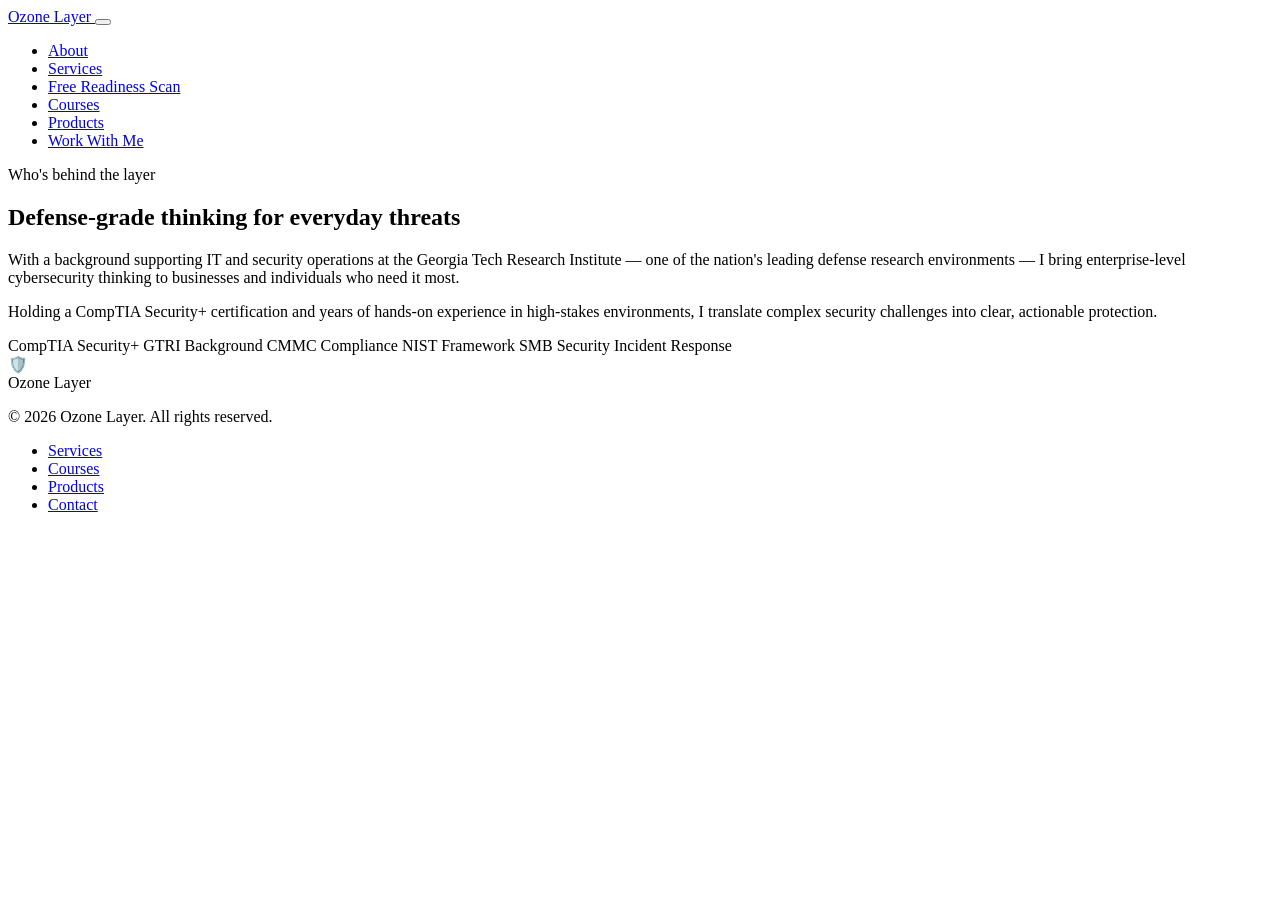
==== about.html @ 5084ee41 "Add about.html with content and structure" ====
<!DOCTYPE html>
<html lang="en">
<head>
<meta charset="UTF-8">
<meta name="viewport" content="width=device-width, initial-scale=1.0">
<title>About — Ozone Layer</title>
<link rel="preconnect" href="https://fonts.googleapis.com">
<link href="https://fonts.googleapis.com/css2?family=Syne:wght@400;500;600;700;800&family=DM+Sans:ital,wght@0,300;0,400;0,500;1,300&display=swap" rel="stylesheet">
<link rel="stylesheet" href="styles.css">
</head>
<body>

<!-- NAV -->
<nav>
  <a href="index.html" class="nav-logo">
    <div class="logo-mark"><div class="logo-mark-inner"></div></div>
    Ozone Layer
  </a>
  <button class="nav-toggle" id="navToggle" aria-label="Toggle menu" aria-expanded="false">
    <span></span><span></span><span></span>
  </button>
  <ul class="nav-links" id="navLinks">
    <li><a href="about.html">About</a></li>
    <li><a href="services.html">Services</a></li>
    <li><a href="scan.html" class="nav-cta">Free Readiness Scan</a></li>
    <li><a href="courses.html">Courses</a></li>
    <li><a href="products.html">Products</a></li>
    <li><a href="index.html#contact" class="nav-cta">Work With Me</a></li>
  </ul>
</nav>

<!-- ABOUT -->
<section class="about page-section-top" id="about">
  <div class="about-content reveal">
    <div class="section-label">Who's behind the layer</div>
    <h2 class="section-title">Defense-grade thinking for everyday threats</h2>
    <p class="section-body">
      With a background supporting IT and security operations at the Georgia Tech Research Institute — one of the nation's leading defense research environments — I bring enterprise-level cybersecurity thinking to businesses and individuals who need it most.
    </p>
    <p class="section-body" style="margin-top: 1rem;">
      Holding a CompTIA Security+ certification and years of hands-on experience in high-stakes environments, I translate complex security challenges into clear, actionable protection.
    </p>
    <div class="about-tags">
      <span class="tag">CompTIA Security+</span>
      <span class="tag">GTRI Background</span>
      <span class="tag">CMMC Compliance</span>
      <span class="tag">NIST Framework</span>
      <span class="tag">SMB Security</span>
      <span class="tag">Incident Response</span>
    </div>
  </div>
  <div class="about-visual reveal">
    <div class="about-shield">
      <div class="shield-ring"></div>
      <div class="shield-ring"></div>
      <div class="shield-ring"></div>
      <div class="shield-center">
        <span class="shield-icon">🛡️</span>
      </div>
    </div>
  </div>
</section>

<!-- FOOTER -->
<footer>
  <div class="footer-logo">Ozone Layer</div>
  <p class="footer-copy">© 2026 Ozone Layer. All rights reserved.</p>
  <ul class="footer-links">
    <li><a href="services.html">Services</a></li>
    <li><a href="courses.html">Courses</a></li>
    <li><a href="products.html">Products</a></li>
    <li><a href="index.html#contact">Contact</a></li>
  </ul>
</footer>

<script src="script.js"></script>

</body>
</html>
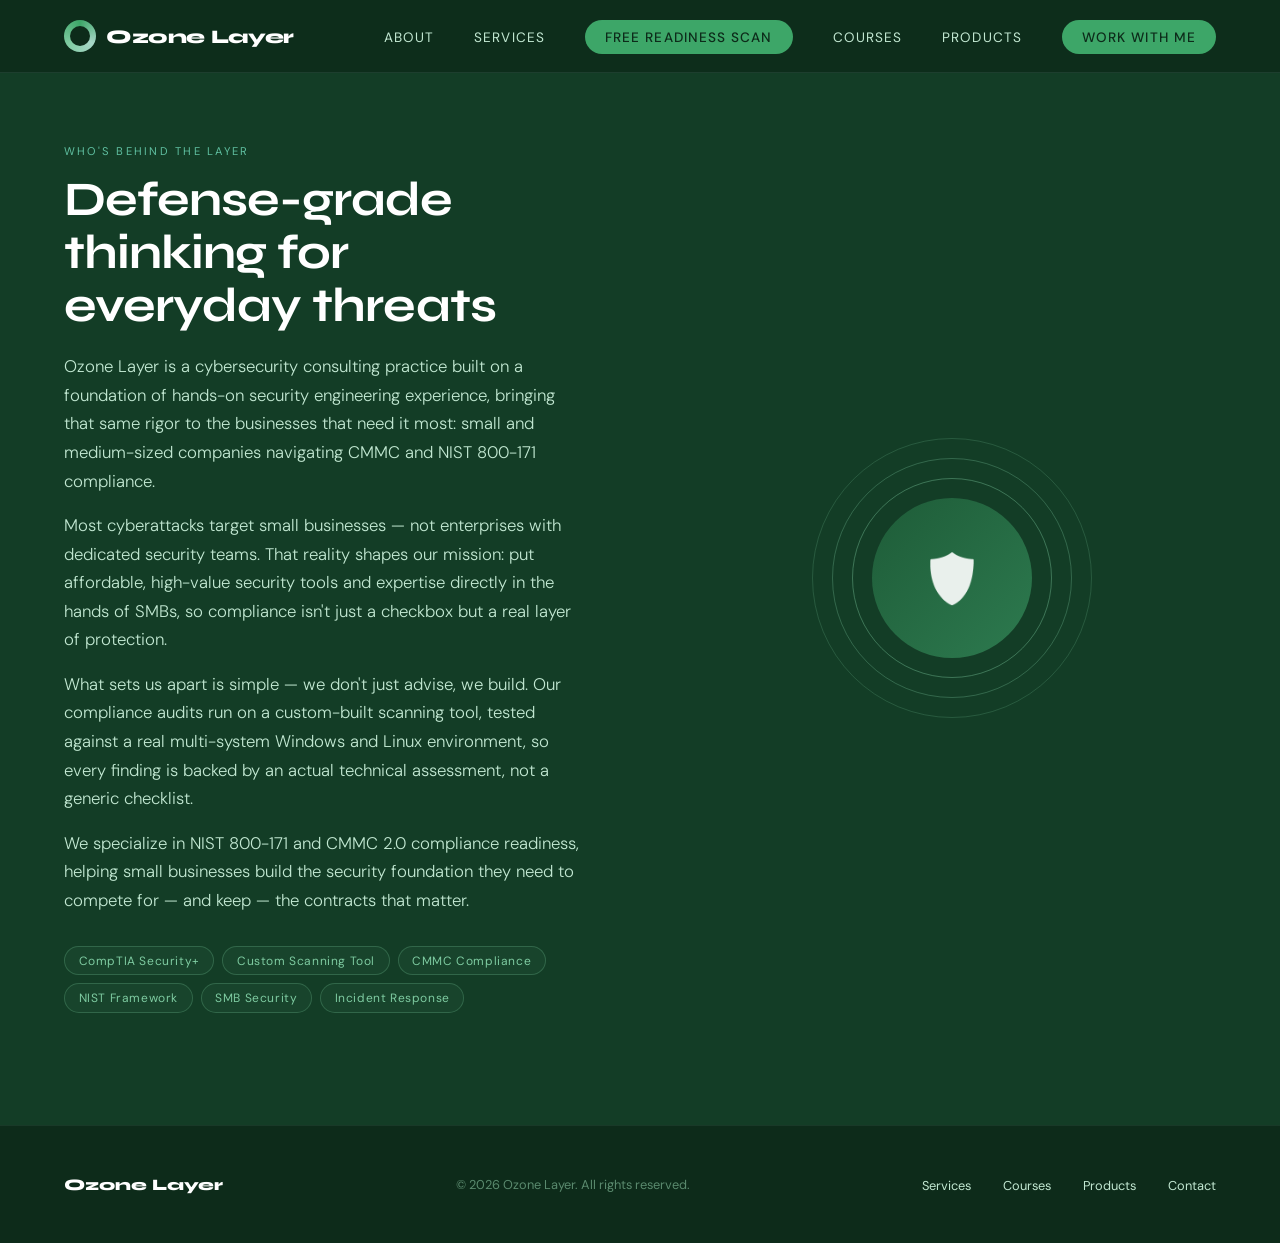
==== commit ebb716ca: "Update about.html" ====
--- a/about.html
+++ b/about.html
@@ -35,14 +35,20 @@
     <div class="section-label">Who's behind the layer</div>
     <h2 class="section-title">Defense-grade thinking for everyday threats</h2>
     <p class="section-body">
-      With a background supporting IT and security operations at the Georgia Tech Research Institute — one of the nation's leading defense research environments — I bring enterprise-level cybersecurity thinking to businesses and individuals who need it most.
+      Ozone Layer is a cybersecurity consulting practice built on a foundation of hands-on security engineering experience, bringing that same rigor to the businesses that need it most: small and medium-sized companies navigating CMMC and NIST 800-171 compliance.
     </p>
     <p class="section-body" style="margin-top: 1rem;">
-      Holding a CompTIA Security+ certification and years of hands-on experience in high-stakes environments, I translate complex security challenges into clear, actionable protection.
+      Most cyberattacks target small businesses — not enterprises with dedicated security teams. That reality shapes our mission: put affordable, high-value security tools and expertise directly in the hands of SMBs, so compliance isn't just a checkbox but a real layer of protection.
+    </p>
+    <p class="section-body" style="margin-top: 1rem;">
+      What sets us apart is simple — we don't just advise, we build. Our compliance audits run on a custom-built scanning tool, tested against a real multi-system Windows and Linux environment, so every finding is backed by an actual technical assessment, not a generic checklist.
+    </p>
+    <p class="section-body" style="margin-top: 1rem;">
+      We specialize in NIST 800-171 and CMMC 2.0 compliance readiness, helping small businesses build the security foundation they need to compete for — and keep — the contracts that matter.
     </p>
     <div class="about-tags">
       <span class="tag">CompTIA Security+</span>
-      <span class="tag">GTRI Background</span>
+      <span class="tag">Custom Scanning Tool</span>
       <span class="tag">CMMC Compliance</span>
       <span class="tag">NIST Framework</span>
       <span class="tag">SMB Security</span>
--- a/styles.css
+++ b/styles.css
@@ -0,0 +1,832 @@
+  *, *::before, *::after { box-sizing: border-box; margin: 0; padding: 0; }
+
+  :root {
+    --green-deep: #0d2b1a;
+    --green-dark: #133d26;
+    --green-mid: #1e5c38;
+    --green-base: #2d7a4f;
+    --green-light: #3da668;
+    --green-pale: #7ecba1;
+    --green-mist: #c2e8d2;
+    --green-fog: #e8f5ee;
+    --ozone-blue: #a8d8c8;
+    --ozone-glow: #5fbfa0;
+    --cream: #f5f0e8;
+    --cream-dark: #e8e0d0;
+    --text-dark: #0d2b1a;
+    --text-mid: #2d5a40;
+    --text-light: #5a8a6e;
+    --white: #ffffff;
+    --font-display: 'Syne', sans-serif;
+    --font-body: 'DM Sans', sans-serif;
+  }
+
+  html { scroll-behavior: smooth; }
+
+  body {
+    font-family: var(--font-body);
+    background: var(--green-deep);
+    color: var(--cream);
+    overflow-x: hidden;
+  }
+
+  /* NAV */
+  nav {
+    position: fixed;
+    top: 0; left: 0; right: 0;
+    z-index: 100;
+    display: flex;
+    align-items: center;
+    justify-content: space-between;
+    padding: 1.25rem 4rem;
+    background: rgba(13, 43, 26, 0.85);
+    backdrop-filter: blur(16px);
+    border-bottom: 1px solid rgba(168, 216, 200, 0.1);
+  }
+
+  .nav-logo {
+    font-family: var(--font-display);
+    font-size: 1.2rem;
+    font-weight: 800;
+    letter-spacing: -0.02em;
+    color: var(--white);
+    text-decoration: none;
+    display: flex;
+    align-items: center;
+    gap: 10px;
+  }
+
+  .logo-mark {
+    width: 32px;
+    height: 32px;
+    border-radius: 50%;
+    background: conic-gradient(from 0deg, var(--green-light), var(--ozone-blue), var(--green-pale), var(--green-light));
+    display: flex;
+    align-items: center;
+    justify-content: center;
+    animation: spin-slow 12s linear infinite;
+  }
+
+  .logo-mark-inner {
+    width: 20px;
+    height: 20px;
+    border-radius: 50%;
+    background: var(--green-deep);
+  }
+
+  @keyframes spin-slow { to { transform: rotate(360deg); } }
+
+  .nav-links {
+    display: flex;
+    gap: 2.5rem;
+    list-style: none;
+  }
+
+  .nav-links a {
+    font-size: 0.85rem;
+    font-weight: 400;
+    letter-spacing: 0.08em;
+    text-transform: uppercase;
+    color: var(--green-mist);
+    text-decoration: none;
+    transition: color 0.2s;
+  }
+
+  .nav-links a:hover { color: var(--white); }
+
+  .nav-cta {
+    background: var(--green-light);
+    color: var(--green-deep) !important;
+    padding: 0.55rem 1.25rem;
+    border-radius: 100px;
+    font-weight: 500 !important;
+    transition: background 0.2s !important;
+    white-space: nowrap;
+  }
+
+  .nav-cta:hover { background: var(--green-pale) !important; }
+
+  /* HERO */
+  .hero {
+    min-height: 100vh;
+    display: flex;
+    flex-direction: column;
+    align-items: center;
+    justify-content: center;
+    text-align: center;
+    padding: 8rem 2rem 4rem;
+    position: relative;
+    overflow: hidden;
+  }
+
+  .hero-bg {
+    position: absolute;
+    inset: 0;
+    background:
+      radial-gradient(ellipse 80% 60% at 50% 0%, rgba(61, 166, 104, 0.18) 0%, transparent 70%),
+      radial-gradient(ellipse 60% 40% at 20% 80%, rgba(95, 191, 160, 0.1) 0%, transparent 60%),
+      radial-gradient(ellipse 50% 50% at 80% 60%, rgba(45, 122, 79, 0.12) 0%, transparent 60%);
+  }
+
+  .hero-rings {
+    position: absolute;
+    top: 50%;
+    left: 50%;
+    transform: translate(-50%, -50%);
+    width: 900px;
+    height: 900px;
+    pointer-events: none;
+  }
+
+  .ring {
+    position: absolute;
+    border-radius: 50%;
+    border: 1px solid rgba(168, 216, 200, 0.08);
+    top: 50%; left: 50%;
+    transform: translate(-50%, -50%);
+    animation: pulse-ring 4s ease-in-out infinite;
+  }
+
+  .ring:nth-child(1) { width: 300px; height: 300px; animation-delay: 0s; }
+  .ring:nth-child(2) { width: 500px; height: 500px; animation-delay: 0.8s; border-color: rgba(168,216,200,0.06); }
+  .ring:nth-child(3) { width: 700px; height: 700px; animation-delay: 1.6s; border-color: rgba(168,216,200,0.04); }
+  .ring:nth-child(4) { width: 900px; height: 900px; animation-delay: 2.4s; border-color: rgba(168,216,200,0.02); }
+
+  @keyframes pulse-ring {
+    0%, 100% { opacity: 0.4; transform: translate(-50%, -50%) scale(1); }
+    50% { opacity: 1; transform: translate(-50%, -50%) scale(1.02); }
+  }
+
+  .hero-eyebrow {
+    font-size: 0.75rem;
+    letter-spacing: 0.2em;
+    text-transform: uppercase;
+    color: var(--ozone-glow);
+    margin-bottom: 1.5rem;
+    position: relative;
+    display: flex;
+    align-items: center;
+    gap: 12px;
+    animation: fade-up 0.8s ease both;
+  }
+
+  .hero-eyebrow::before,
+  .hero-eyebrow::after {
+    content: '';
+    display: block;
+    width: 40px;
+    height: 1px;
+    background: var(--ozone-glow);
+    opacity: 0.5;
+  }
+
+  .hero-title {
+    font-family: var(--font-display);
+    font-size: clamp(3.5rem, 8vw, 7rem);
+    font-weight: 800;
+    line-height: 0.95;
+    letter-spacing: -0.03em;
+    color: var(--white);
+    margin-bottom: 0.3em;
+    position: relative;
+    animation: fade-up 0.8s 0.1s ease both;
+  }
+
+  .hero-title-accent {
+    color: var(--green-pale);
+    display: block;
+  }
+
+  .hero-sub {
+    font-size: clamp(1rem, 2vw, 1.25rem);
+    font-weight: 300;
+    color: var(--green-mist);
+    max-width: 560px;
+    line-height: 1.6;
+    margin-bottom: 2.5rem;
+    position: relative;
+    animation: fade-up 0.8s 0.2s ease both;
+  }
+
+  .hero-actions {
+    display: flex;
+    gap: 1rem;
+    flex-wrap: wrap;
+    justify-content: center;
+    position: relative;
+    animation: fade-up 0.8s 0.3s ease both;
+  }
+
+  .btn-primary {
+    background: var(--green-light);
+    color: var(--green-deep);
+    padding: 0.9rem 2rem;
+    border-radius: 100px;
+    font-family: var(--font-body);
+    font-size: 0.95rem;
+    font-weight: 500;
+    text-decoration: none;
+    transition: all 0.2s;
+    border: none;
+    cursor: pointer;
+  }
+
+  .btn-primary:hover {
+    background: var(--green-pale);
+    transform: translateY(-2px);
+  }
+
+  .btn-ghost {
+    background: transparent;
+    color: var(--cream);
+    padding: 0.9rem 2rem;
+    border-radius: 100px;
+    font-family: var(--font-body);
+    font-size: 0.95rem;
+    font-weight: 400;
+    text-decoration: none;
+    transition: all 0.2s;
+    border: 1px solid rgba(168, 216, 200, 0.25);
+    cursor: pointer;
+  }
+
+  .btn-ghost:hover {
+    border-color: rgba(168, 216, 200, 0.6);
+    background: rgba(168, 216, 200, 0.05);
+  }
+
+  .hero-stats {
+    display: flex;
+    gap: 3rem;
+    margin-top: 5rem;
+    position: relative;
+    animation: fade-up 0.8s 0.4s ease both;
+  }
+
+  .stat {
+    text-align: center;
+  }
+
+  .stat-num {
+    font-family: var(--font-display);
+    font-size: 2rem;
+    font-weight: 700;
+    color: var(--white);
+    line-height: 1;
+  }
+
+  .stat-label {
+    font-size: 0.75rem;
+    letter-spacing: 0.1em;
+    text-transform: uppercase;
+    color: var(--green-pale);
+    margin-top: 4px;
+  }
+
+  .stat-divider {
+    width: 1px;
+    background: rgba(168,216,200,0.15);
+    align-self: stretch;
+  }
+
+  @keyframes fade-up {
+    from { opacity: 0; transform: translateY(24px); }
+    to { opacity: 1; transform: translateY(0); }
+  }
+
+  /* SECTION BASE */
+  section { padding: 7rem 4rem; }
+
+  .section-label {
+    font-size: 0.7rem;
+    letter-spacing: 0.2em;
+    text-transform: uppercase;
+    color: var(--ozone-glow);
+    margin-bottom: 1rem;
+  }
+
+  .section-title {
+    font-family: var(--font-display);
+    font-size: clamp(2rem, 4vw, 3rem);
+    font-weight: 700;
+    line-height: 1.1;
+    letter-spacing: -0.02em;
+    color: var(--white);
+    margin-bottom: 1.25rem;
+  }
+
+  .section-body {
+    font-size: 1.05rem;
+    font-weight: 300;
+    color: var(--green-mist);
+    line-height: 1.7;
+    max-width: 520px;
+  }
+
+  /* ABOUT */
+  .about {
+    background: var(--green-dark);
+    display: grid;
+    grid-template-columns: 1fr 1fr;
+    gap: 6rem;
+    align-items: center;
+  }
+
+  .about-visual {
+    position: relative;
+    display: flex;
+    align-items: center;
+    justify-content: center;
+  }
+
+  .about-shield {
+    width: 280px;
+    height: 280px;
+    position: relative;
+  }
+
+  .shield-ring {
+    position: absolute;
+    inset: 0;
+    border-radius: 50%;
+    border: 1px solid rgba(126, 203, 161, 0.2);
+    animation: shield-pulse 3s ease-in-out infinite;
+  }
+
+  .shield-ring:nth-child(2) { inset: 20px; border-color: rgba(126,203,161,0.3); animation-delay: 0.5s; }
+  .shield-ring:nth-child(3) { inset: 40px; border-color: rgba(126,203,161,0.4); animation-delay: 1s; }
+
+  @keyframes shield-pulse {
+    0%, 100% { opacity: 0.5; transform: scale(1); }
+    50% { opacity: 1; transform: scale(1.04); }
+  }
+
+  .shield-center {
+    position: absolute;
+    inset: 60px;
+    background: linear-gradient(135deg, var(--green-mid), var(--green-base));
+    border-radius: 50%;
+    display: flex;
+    align-items: center;
+    justify-content: center;
+  }
+
+  .shield-icon {
+    font-size: 3rem;
+    filter: brightness(0) invert(1);
+    opacity: 0.9;
+  }
+
+  .about-tags {
+    display: flex;
+    flex-wrap: wrap;
+    gap: 8px;
+    margin-top: 2rem;
+  }
+
+  .tag {
+    font-size: 0.75rem;
+    letter-spacing: 0.05em;
+    color: var(--green-pale);
+    border: 1px solid rgba(126, 203, 161, 0.25);
+    padding: 0.35rem 0.85rem;
+    border-radius: 100px;
+    background: rgba(126,203,161,0.05);
+  }
+
+  /* SERVICES */
+  .services {
+    background: var(--green-deep);
+  }
+
+  .services-header {
+    max-width: 600px;
+    margin-bottom: 4rem;
+  }
+
+  .billing-toggle {
+    display: inline-flex;
+    gap: 2px;
+    padding: 4px;
+    background: rgba(168,216,200,0.08);
+    border: 1px solid rgba(168,216,200,0.15);
+    border-radius: 100px;
+    margin-bottom: 2.5rem;
+  }
+
+  .billing-option {
+    font-family: var(--font-body);
+    font-size: 0.85rem;
+    font-weight: 500;
+    color: var(--green-mist);
+    background: transparent;
+    border: none;
+    padding: 0.55rem 1.4rem;
+    border-radius: 100px;
+    cursor: pointer;
+    transition: background 0.2s, color 0.2s;
+  }
+
+  .billing-option:hover { color: var(--white); }
+
+  .billing-option.active {
+    background: var(--green-light);
+    color: var(--green-deep);
+  }
+
+  .services-grid {
+    display: grid;
+    grid-template-columns: repeat(3, 1fr);
+    gap: 1.5px;
+    background: rgba(168,216,200,0.1);
+    border: 1px solid rgba(168,216,200,0.1);
+    border-radius: 16px;
+    overflow: hidden;
+  }
+
+  .service-card {
+    background: var(--green-deep);
+    padding: 2.5rem;
+    transition: background 0.3s;
+    cursor: pointer;
+    position: relative;
+    overflow: hidden;
+  }
+
+  .service-card::before {
+    content: '';
+    position: absolute;
+    bottom: 0; left: 0; right: 0;
+    height: 3px;
+    background: linear-gradient(90deg, var(--green-light), var(--ozone-glow));
+    transform: scaleX(0);
+    transform-origin: left;
+    transition: transform 0.3s;
+  }
+
+  .service-card:hover { background: var(--green-dark); }
+  .service-card:hover::before { transform: scaleX(1); }
+
+  .service-num {
+    font-family: var(--font-display);
+    font-size: 0.7rem;
+    letter-spacing: 0.15em;
+    color: var(--ozone-glow);
+    margin-bottom: 1.25rem;
+  }
+
+  .service-icon {
+    font-size: 1.75rem;
+    margin-bottom: 1rem;
+    display: block;
+  }
+
+  .service-name {
+    font-family: var(--font-display);
+    font-size: 1.15rem;
+    font-weight: 700;
+    color: var(--white);
+    margin-bottom: 0.75rem;
+    letter-spacing: -0.01em;
+  }
+
+  .service-desc {
+    font-size: 0.88rem;
+    font-weight: 300;
+    color: var(--green-mist);
+    line-height: 1.6;
+  }
+
+  .service-price {
+    margin-top: 1.5rem;
+    font-size: 0.8rem;
+    color: var(--green-pale);
+    letter-spacing: 0.05em;
+  }
+
+  /* COURSES */
+  .courses {
+    background: var(--green-dark);
+  }
+
+  .courses-layout {
+    display: grid;
+    grid-template-columns: 1fr 1.5fr;
+    gap: 5rem;
+    align-items: start;
+  }
+
+  .course-list {
+    display: flex;
+    flex-direction: column;
+    gap: 1px;
+    background: rgba(168,216,200,0.1);
+    border-radius: 12px;
+    overflow: hidden;
+  }
+
+  .course-item {
+    background: var(--green-dark);
+    padding: 1.5rem 2rem;
+    display: flex;
+    align-items: center;
+    justify-content: space-between;
+    cursor: pointer;
+    transition: background 0.2s;
+    gap: 1rem;
+  }
+
+  .course-item:hover { background: var(--green-mid); }
+
+  .course-item-left { display: flex; align-items: center; gap: 1rem; }
+
+  .course-dot {
+    width: 8px; height: 8px;
+    border-radius: 50%;
+    background: var(--green-pale);
+    flex-shrink: 0;
+  }
+
+  .course-name {
+    font-size: 0.95rem;
+    font-weight: 400;
+    color: var(--white);
+  }
+
+  .course-badge {
+    font-size: 0.65rem;
+    letter-spacing: 0.08em;
+    text-transform: uppercase;
+    padding: 0.2rem 0.6rem;
+    border-radius: 100px;
+    white-space: nowrap;
+  }
+
+  .badge-soon { background: rgba(168,216,200,0.1); color: var(--ozone-blue); }
+  .badge-live { background: rgba(61,166,104,0.2); color: var(--green-pale); }
+  .badge-free { background: rgba(95,191,160,0.15); color: var(--ozone-glow); }
+
+  /* PRODUCTS */
+  .products {
+    background: var(--green-deep);
+  }
+
+  .products-grid {
+    display: grid;
+    grid-template-columns: repeat(4, 1fr);
+    gap: 1rem;
+    margin-top: 3rem;
+  }
+
+  .product-card {
+    background: var(--green-dark);
+    border: 1px solid rgba(168,216,200,0.08);
+    border-radius: 12px;
+    padding: 1.75rem;
+    transition: all 0.3s;
+    cursor: pointer;
+  }
+
+  .product-card:hover {
+    border-color: rgba(168,216,200,0.25);
+    transform: translateY(-4px);
+  }
+
+  .product-emoji { font-size: 1.5rem; margin-bottom: 1rem; display: block; }
+
+  .product-name {
+    font-family: var(--font-display);
+    font-size: 0.95rem;
+    font-weight: 600;
+    color: var(--white);
+    margin-bottom: 0.5rem;
+  }
+
+  .product-desc {
+    font-size: 0.8rem;
+    font-weight: 300;
+    color: var(--green-mist);
+    line-height: 1.5;
+    margin-bottom: 1.25rem;
+  }
+
+  .product-price {
+    font-family: var(--font-display);
+    font-size: 1.1rem;
+    font-weight: 700;
+    color: var(--green-pale);
+  }
+
+  /* CTA */
+  .cta-section {
+    background: var(--green-mid);
+    text-align: center;
+    padding: 7rem 4rem;
+    position: relative;
+    overflow: hidden;
+  }
+
+  .cta-section::before {
+    content: '';
+    position: absolute;
+    top: -50%;
+    left: 50%;
+    transform: translateX(-50%);
+    width: 800px;
+    height: 800px;
+    border-radius: 50%;
+    background: radial-gradient(circle, rgba(61,166,104,0.2) 0%, transparent 70%);
+    pointer-events: none;
+  }
+
+  .cta-section .section-title { max-width: 600px; margin: 0 auto 1rem; }
+  .cta-section .section-body { margin: 0 auto 2.5rem; text-align: center; }
+
+  /* FOOTER */
+  footer {
+    background: var(--green-deep);
+    border-top: 1px solid rgba(168,216,200,0.08);
+    padding: 3rem 4rem;
+    display: flex;
+    align-items: center;
+    justify-content: space-between;
+  }
+
+  .footer-logo {
+    font-family: var(--font-display);
+    font-size: 1rem;
+    font-weight: 800;
+    color: var(--white);
+  }
+
+  .footer-copy {
+    font-size: 0.8rem;
+    color: var(--text-light);
+  }
+
+  .footer-links {
+    display: flex;
+    gap: 2rem;
+    list-style: none;
+  }
+
+  .footer-links a {
+    font-size: 0.8rem;
+    color: var(--green-mist);
+    text-decoration: none;
+    transition: color 0.2s;
+  }
+
+  .footer-links a:hover { color: var(--white); }
+
+  /* SCROLL REVEAL */
+  .reveal {
+    opacity: 0;
+    transform: translateY(30px);
+    transition: opacity 0.7s ease, transform 0.7s ease;
+  }
+
+  .reveal.visible {
+    opacity: 1;
+    transform: translateY(0);
+  }
+
+  /* NAV TOGGLE (hamburger) — hidden on desktop */
+  .nav-toggle {
+    display: none;
+    flex-direction: column;
+    justify-content: center;
+    gap: 5px;
+    width: 32px;
+    height: 32px;
+    background: none;
+    border: none;
+    cursor: pointer;
+    padding: 0;
+    z-index: 101;
+  }
+
+  .nav-toggle span {
+    display: block;
+    width: 100%;
+    height: 2px;
+    background: var(--cream);
+    border-radius: 2px;
+    transition: transform 0.25s, opacity 0.25s;
+  }
+
+  .nav-toggle.open span:nth-child(1) { transform: translateY(7px) rotate(45deg); }
+  .nav-toggle.open span:nth-child(2) { opacity: 0; }
+  .nav-toggle.open span:nth-child(3) { transform: translateY(-7px) rotate(-45deg); }
+
+  /* ─────────────────────────────────────────
+     MOBILE (≤768px) — everything below is
+     scoped to this breakpoint only; desktop
+     styles above are untouched.
+     ───────────────────────────────────────── */
+  @media (max-width: 768px) {
+
+    nav { padding: 1rem 1.25rem; }
+
+    .nav-toggle { display: flex; }
+
+    .nav-links {
+      position: fixed;
+      top: 0; right: 0;
+      height: 100vh;
+      width: min(78vw, 320px);
+      background: var(--green-deep);
+      border-left: 1px solid rgba(168, 216, 200, 0.12);
+      flex-direction: column;
+      align-items: flex-start;
+      gap: 0;
+      padding: 6rem 1.75rem 2rem;
+      transform: translateX(100%);
+      transition: transform 0.3s ease;
+      z-index: 100;
+    }
+
+    .nav-links.open { transform: translateX(0); }
+
+    .nav-links li { width: 100%; }
+
+    .nav-links a {
+      display: block;
+      width: 100%;
+      padding: 0.9rem 0;
+      font-size: 0.95rem;
+      border-bottom: 1px solid rgba(168, 216, 200, 0.08);
+    }
+
+    .nav-links .nav-cta {
+      display: inline-block;
+      width: auto;
+      border-bottom: none;
+      margin-top: 0.75rem;
+      padding: 0.85rem 1.75rem;
+      text-align: center;
+    }
+
+    /* HERO */
+    .hero { padding: 6.5rem 1.5rem 3rem; }
+    .hero-title { font-size: clamp(2.5rem, 12vw, 3.5rem); }
+    .hero-sub { max-width: 100%; }
+    .hero-stats { flex-wrap: wrap; gap: 1.5rem 2rem; margin-top: 3rem; }
+
+    /* SECTIONS */
+    section { padding: 4rem 1.5rem; }
+    .cta-section { padding: 4rem 1.5rem; }
+
+    .section-title { font-size: clamp(1.75rem, 8vw, 2.25rem); }
+    .section-body { max-width: 100%; }
+
+    /* ABOUT */
+    .about {
+      grid-template-columns: 1fr;
+      gap: 3rem;
+      text-align: center;
+    }
+
+    .about-visual { order: -1; }
+    .about-tags { justify-content: center; }
+
+    /* SERVICES */
+    .services-grid { grid-template-columns: 1fr; }
+
+    /* COURSES */
+    .courses-layout {
+      grid-template-columns: 1fr;
+      gap: 2.5rem;
+    }
+
+    /* PRODUCTS */
+    .products-grid { grid-template-columns: 1fr 1fr; gap: 0.75rem; }
+
+    /* FOOTER */
+    footer {
+      flex-direction: column;
+      gap: 1.5rem;
+      text-align: center;
+      padding: 2.5rem 1.5rem;
+    }
+
+    .footer-links { flex-wrap: wrap; justify-content: center; gap: 1.25rem; }
+  }
+
+  @media (max-width: 420px) {
+    .products-grid { grid-template-columns: 1fr; }
+  }
+
+/* STANDALONE PAGE TOP SPACING
+   Used on About/Services/Courses/Products pages, whose top section
+   is no longer preceded by the hero — gives clearance under the
+   fixed nav bar. */
+.page-section-top {
+  padding-top: 9rem;
+}
+
+@media (max-width: 768px) {
+  .page-section-top {
+    padding-top: 6.5rem;
+  }
+}
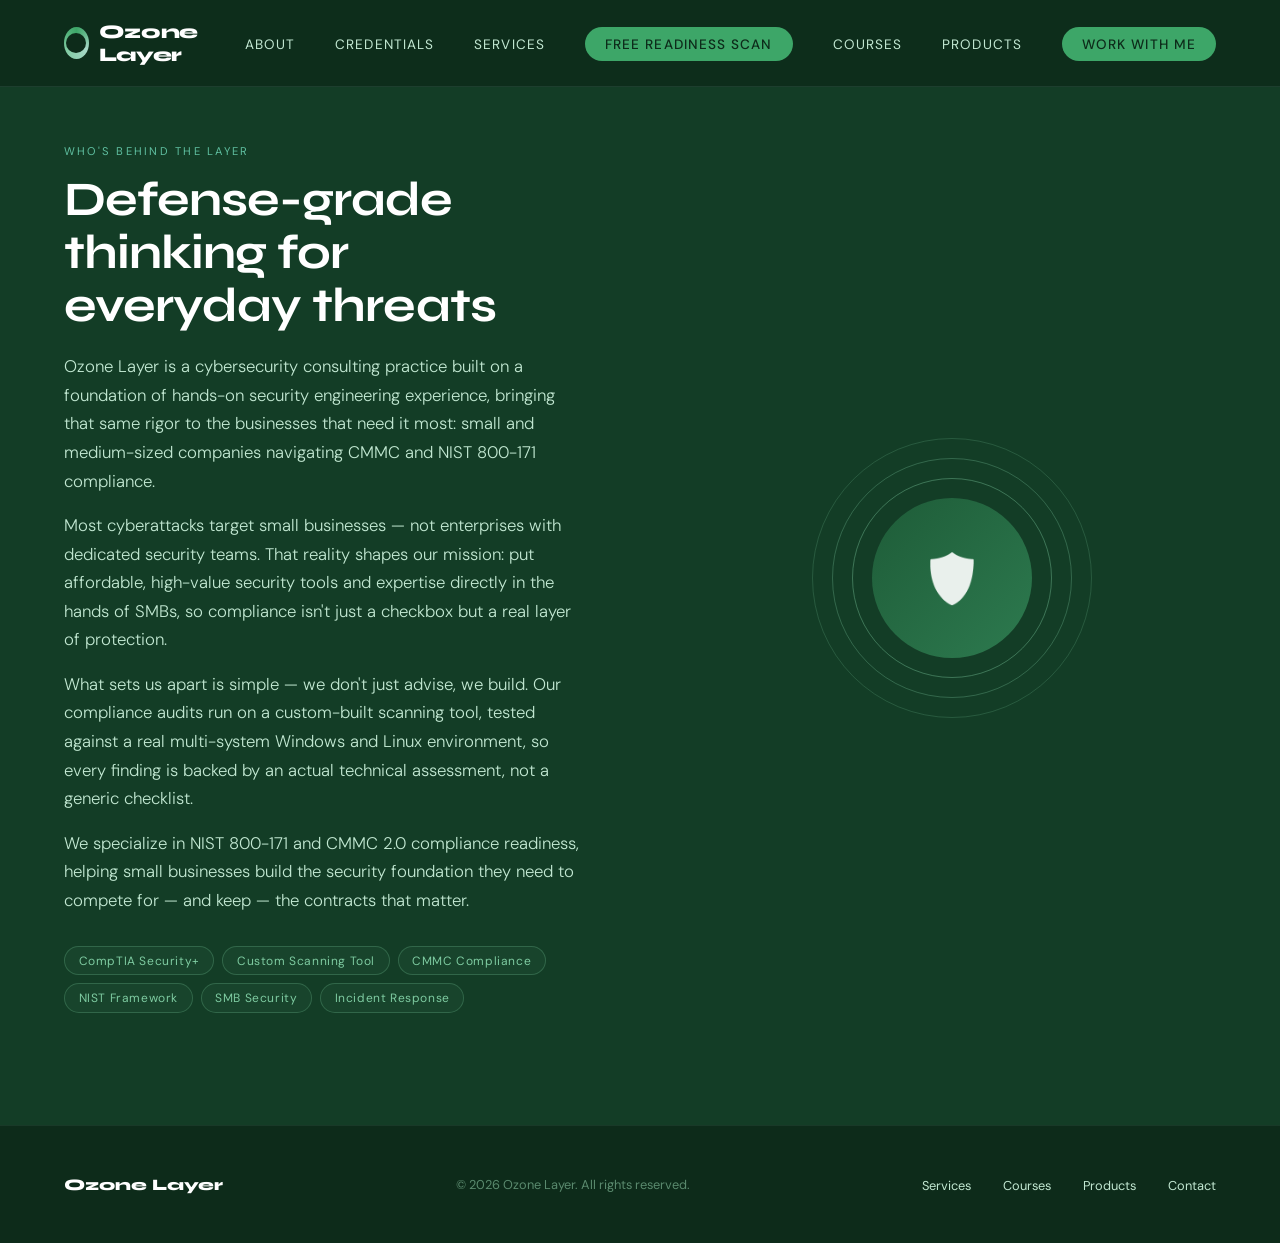
==== commit fa3611ae: "Add link to Credentials page in navigation" ====
--- a/about.html
+++ b/about.html
@@ -21,6 +21,7 @@
   </button>
   <ul class="nav-links" id="navLinks">
     <li><a href="about.html">About</a></li>
+    <li><a href="credentials.html">Credentials</a></li>
     <li><a href="services.html">Services</a></li>
     <li><a href="scan.html" class="nav-cta">Free Readiness Scan</a></li>
     <li><a href="courses.html">Courses</a></li>
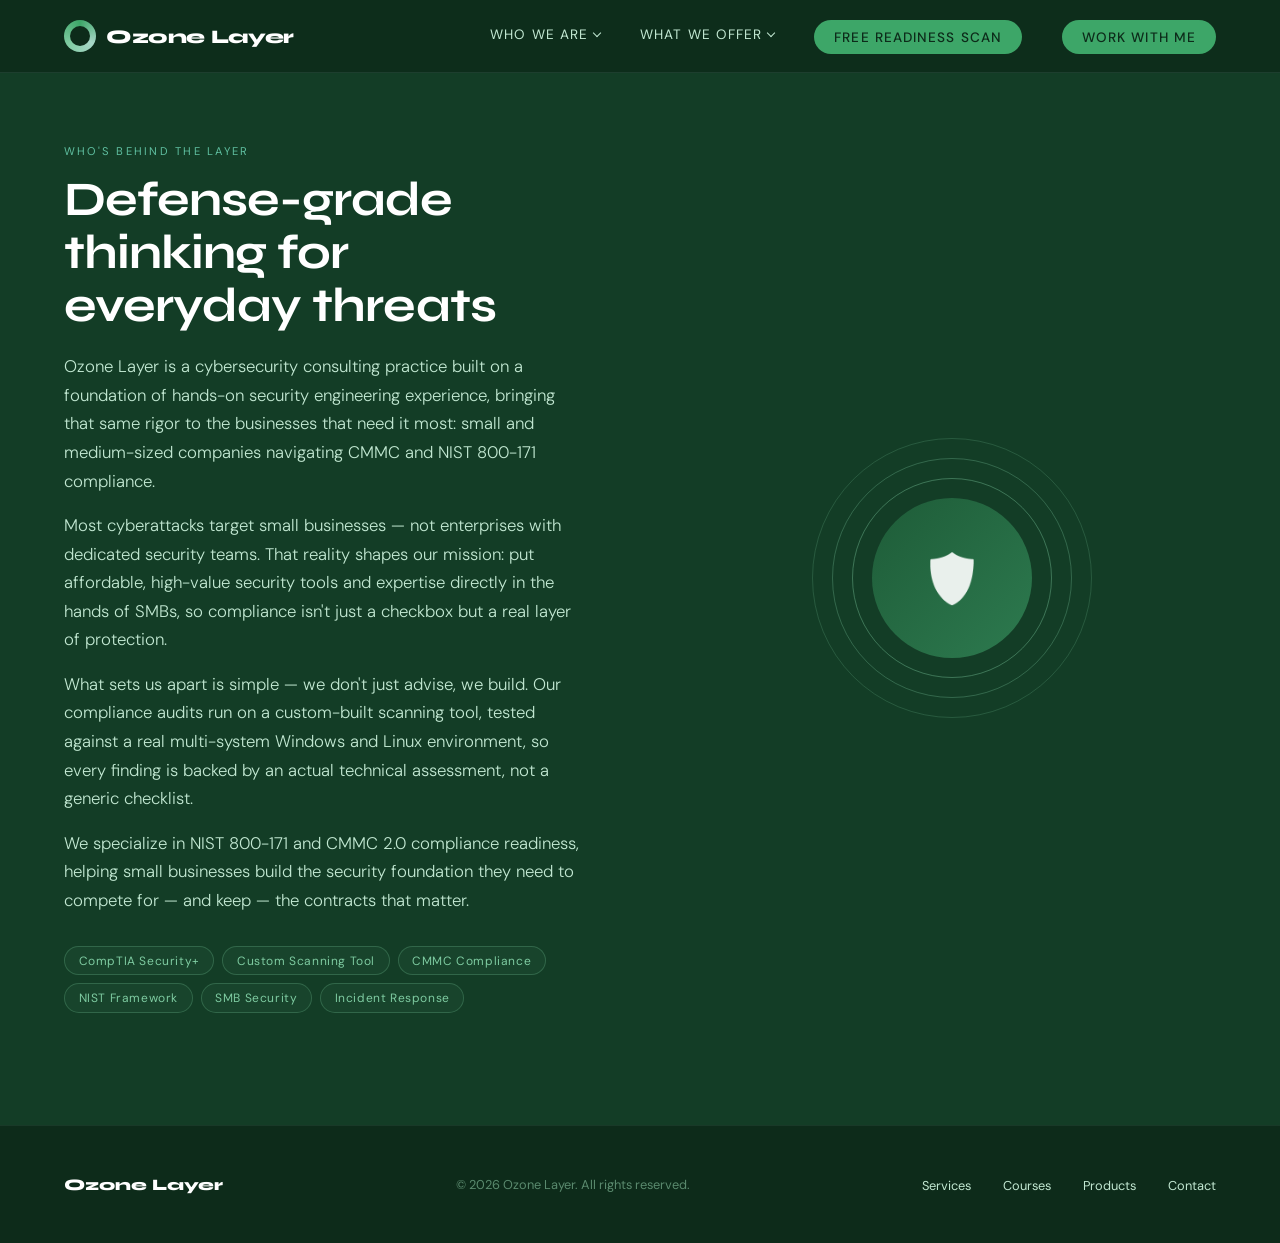
==== commit 347f8d38: "Add files via upload" ====
--- a/about.html
+++ b/about.html
@@ -20,12 +20,26 @@
     <span></span><span></span><span></span>
   </button>
   <ul class="nav-links" id="navLinks">
-    <li><a href="about.html">About</a></li>
-    <li><a href="credentials.html">Credentials</a></li>
-    <li><a href="services.html">Services</a></li>
+    <li class="nav-dropdown">
+      <button type="button" class="nav-dropdown-trigger" aria-haspopup="true" aria-expanded="false">
+        Who We Are <span class="nav-dropdown-caret"></span>
+      </button>
+      <ul class="dropdown-menu">
+        <li><a href="about.html">About</a></li>
+        <li><a href="credentials.html">Credentials</a></li>
+      </ul>
+    </li>
+    <li class="nav-dropdown">
+      <button type="button" class="nav-dropdown-trigger" aria-haspopup="true" aria-expanded="false">
+        What We Offer <span class="nav-dropdown-caret"></span>
+      </button>
+      <ul class="dropdown-menu">
+        <li><a href="services.html">Services</a></li>
+        <li><a href="courses.html">Courses</a></li>
+        <li><a href="products.html">Products</a></li>
+      </ul>
+    </li>
     <li><a href="scan.html" class="nav-cta">Free Readiness Scan</a></li>
-    <li><a href="courses.html">Courses</a></li>
-    <li><a href="products.html">Products</a></li>
     <li><a href="index.html#contact" class="nav-cta">Work With Me</a></li>
   </ul>
 </nav>
--- a/styles.css
+++ b/styles.css
@@ -106,6 +106,87 @@
 
   .nav-cta:hover { background: var(--green-pale) !important; }
 
+  /* NAV DROPDOWNS */
+  .nav-dropdown { position: relative; }
+
+  .nav-dropdown-trigger {
+    display: flex;
+    align-items: center;
+    gap: 6px;
+    background: none;
+    border: none;
+    padding: 0;
+    font-family: var(--font-body);
+    font-size: 0.85rem;
+    font-weight: 400;
+    letter-spacing: 0.08em;
+    text-transform: uppercase;
+    color: var(--green-mist);
+    cursor: pointer;
+    transition: color 0.2s;
+  }
+
+  .nav-dropdown-trigger:hover { color: var(--white); }
+
+  .nav-dropdown-caret {
+    width: 6px;
+    height: 6px;
+    border-right: 1.5px solid currentColor;
+    border-bottom: 1.5px solid currentColor;
+    transform: rotate(45deg);
+    margin-top: -3px;
+    transition: transform 0.2s;
+  }
+
+  .nav-dropdown.open .nav-dropdown-caret,
+  .nav-dropdown:hover .nav-dropdown-caret {
+    transform: rotate(225deg);
+    margin-top: 3px;
+  }
+
+  .dropdown-menu {
+    position: absolute;
+    top: calc(100% + 18px);
+    left: 50%;
+    transform: translateX(-50%) translateY(8px);
+    min-width: 210px;
+    background: rgba(13, 43, 26, 0.98);
+    border: 1px solid rgba(168, 216, 200, 0.15);
+    border-radius: 12px;
+    padding: 0.5rem;
+    list-style: none;
+    opacity: 0;
+    pointer-events: none;
+    transition: opacity 0.2s ease, transform 0.2s ease;
+    box-shadow: 0 20px 40px rgba(0,0,0,0.35);
+    z-index: 110;
+  }
+
+  .dropdown-menu li { width: 100%; }
+
+  .dropdown-menu a {
+    display: block;
+    padding: 0.65rem 0.9rem;
+    border-radius: 8px;
+    font-size: 0.82rem;
+    letter-spacing: 0.02em;
+    text-transform: none;
+    color: var(--green-mist);
+    text-decoration: none;
+    transition: background 0.2s, color 0.2s;
+  }
+
+  .dropdown-menu a:hover { background: rgba(168,216,200,0.08); color: var(--white); }
+
+  @media (min-width: 769px) {
+    .nav-dropdown:hover .dropdown-menu,
+    .nav-dropdown.open .dropdown-menu {
+      opacity: 1;
+      pointer-events: auto;
+      transform: translateX(-50%) translateY(0);
+    }
+  }
+
   /* HERO */
   .hero {
     min-height: 100vh;
@@ -443,6 +524,64 @@
     border-radius: 16px;
     overflow: hidden;
   }
+
+  /* FREE READINESS SCAN PROMO */
+  .scan-promo {
+    display: flex;
+    align-items: center;
+    gap: 1.75rem;
+    background: linear-gradient(135deg, rgba(61,166,104,0.18), rgba(95,191,160,0.08));
+    border: 1px solid rgba(126,203,161,0.35);
+    border-radius: 20px;
+    padding: 1.75rem 2rem;
+    margin-bottom: 3rem;
+  }
+
+  .scan-promo-badge {
+    flex-shrink: 0;
+    background: var(--green-light);
+    color: var(--green-deep);
+    font-family: var(--font-display);
+    font-weight: 800;
+    font-size: 0.72rem;
+    letter-spacing: 0.1em;
+    text-transform: uppercase;
+    padding: 0.5rem 0.9rem;
+    border-radius: 100px;
+  }
+
+  .scan-promo-content { flex: 1; }
+
+  .scan-promo-title {
+    font-family: var(--font-display);
+    font-weight: 700;
+    font-size: 1.15rem;
+    color: var(--white);
+    margin-bottom: 0.35rem;
+    letter-spacing: -0.01em;
+  }
+
+  .scan-promo-desc {
+    font-size: 0.88rem;
+    font-weight: 300;
+    color: var(--green-mist);
+    line-height: 1.5;
+  }
+
+  .scan-promo-cta {
+    flex-shrink: 0;
+    background: var(--green-light);
+    color: var(--green-deep);
+    padding: 0.8rem 1.6rem;
+    border-radius: 100px;
+    font-weight: 600;
+    font-size: 0.85rem;
+    text-decoration: none;
+    white-space: nowrap;
+    transition: background 0.2s;
+  }
+
+  .scan-promo-cta:hover { background: var(--green-pale); }
 
   .service-card {
     background: var(--green-deep);
@@ -767,6 +906,42 @@
       text-align: center;
     }
 
+    /* NAV DROPDOWNS — accordion style inside slide-out menu */
+    .nav-dropdown { width: 100%; }
+
+    .nav-dropdown-trigger {
+      width: 100%;
+      justify-content: space-between;
+      padding: 0.9rem 0;
+      font-size: 0.95rem;
+      border-bottom: 1px solid rgba(168, 216, 200, 0.08);
+    }
+
+    .dropdown-menu {
+      position: static;
+      transform: none;
+      opacity: 1;
+      pointer-events: auto;
+      max-height: 0;
+      overflow: hidden;
+      border: none;
+      box-shadow: none;
+      padding: 0;
+      background: transparent;
+      transition: max-height 0.3s ease;
+    }
+
+    .nav-dropdown.open .dropdown-menu {
+      max-height: 300px;
+      padding: 0.25rem 0 0.5rem 1rem;
+    }
+
+    .dropdown-menu a {
+      border-bottom: none;
+      padding: 0.65rem 0;
+      font-size: 0.9rem;
+    }
+
     /* HERO */
     .hero { padding: 6.5rem 1.5rem 3rem; }
     .hero-title { font-size: clamp(2.5rem, 12vw, 3.5rem); }
@@ -792,6 +967,12 @@
 
     /* SERVICES */
     .services-grid { grid-template-columns: 1fr; }
+
+    .scan-promo {
+      flex-direction: column;
+      text-align: center;
+      padding: 1.75rem 1.5rem;
+    }
 
     /* COURSES */
     .courses-layout {
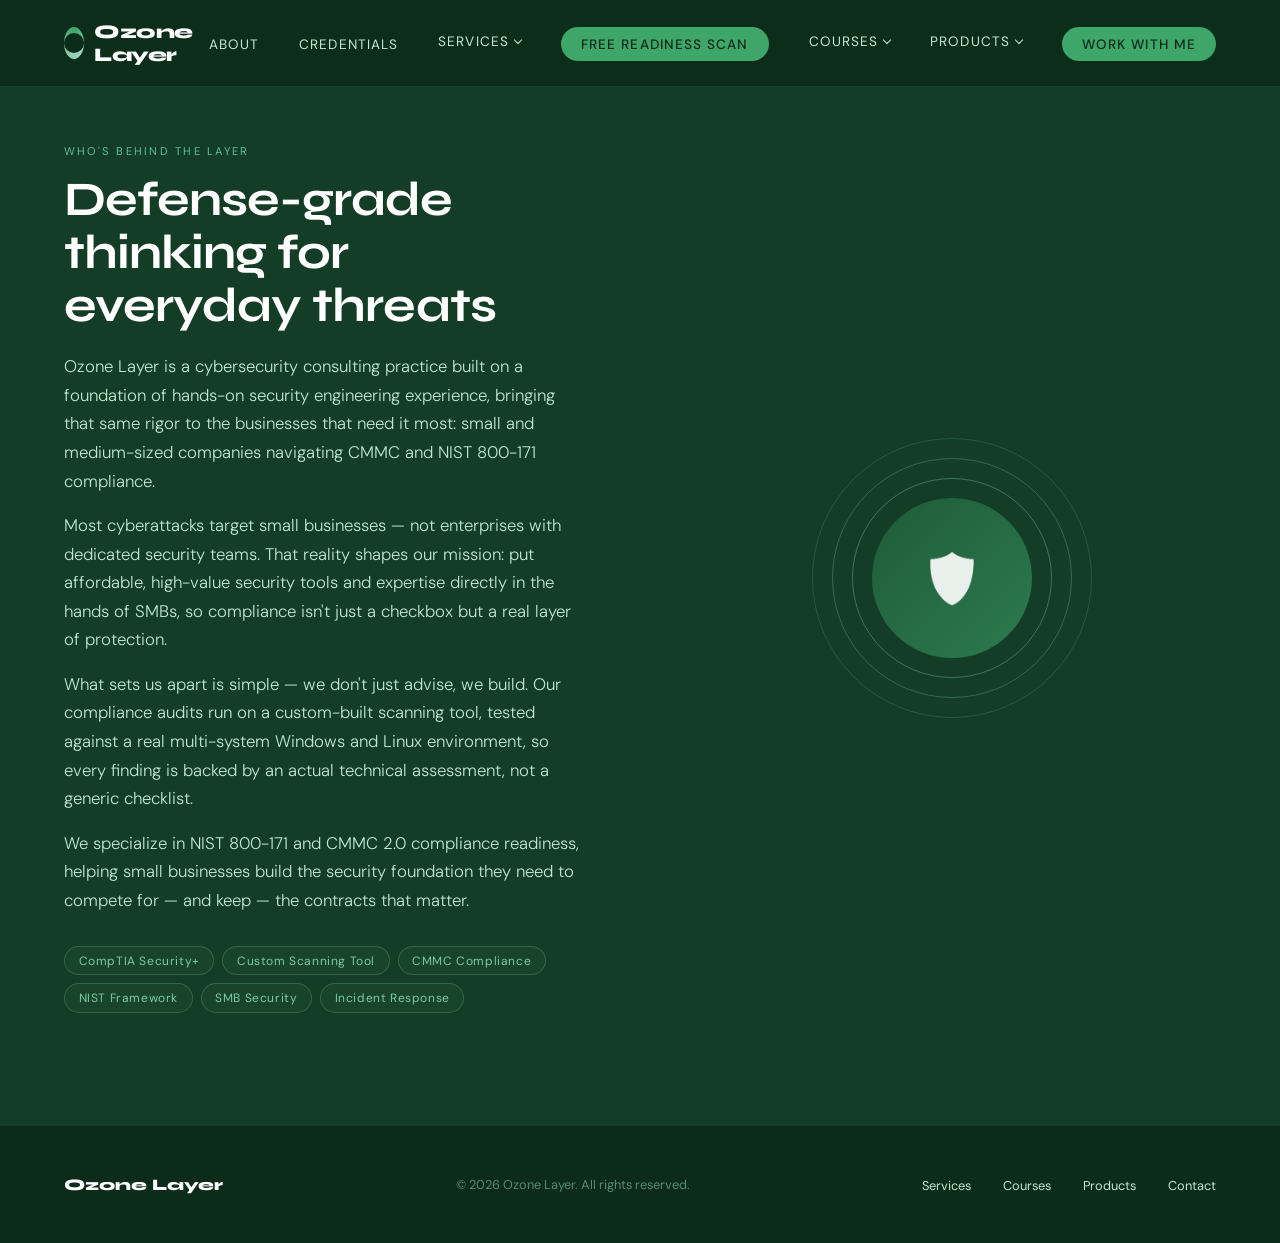
==== commit 62acc260: "Add files via upload" ====
--- a/about.html
+++ b/about.html
@@ -20,26 +20,45 @@
     <span></span><span></span><span></span>
   </button>
   <ul class="nav-links" id="navLinks">
+    <li><a href="about.html">About</a></li>
+    <li><a href="credentials.html">Credentials</a></li>
     <li class="nav-dropdown">
       <button type="button" class="nav-dropdown-trigger" aria-haspopup="true" aria-expanded="false">
-        Who We Are <span class="nav-dropdown-caret"></span>
+        Services <span class="nav-dropdown-caret"></span>
       </button>
       <ul class="dropdown-menu">
-        <li><a href="about.html">About</a></li>
-        <li><a href="credentials.html">Credentials</a></li>
+        <li><a href="services.html">Security Audit</a></li>
+        <li><a href="services.html">CMMC Compliance</a></li>
+        <li><a href="services.html">Remote IT Security Retainer</a></li>
+        <li><a href="services.html">Strategy Call</a></li>
+        <li><a href="services.html">Security Awareness Training</a></li>
+        <li><a href="services.html">Policy Development</a></li>
+      </ul>
+    </li>
+    <li><a href="scan.html" class="nav-cta">Free Readiness Scan</a></li>
+    <li class="nav-dropdown">
+      <button type="button" class="nav-dropdown-trigger" aria-haspopup="true" aria-expanded="false">
+        Courses <span class="nav-dropdown-caret"></span>
+      </button>
+      <ul class="dropdown-menu">
+        <li><a href="courses.html">CompTIA Security+ Complete Prep</a></li>
+        <li><a href="courses.html">Cybersecurity for Small Business Owners</a></li>
+        <li><a href="courses.html">Intro to CMMC Compliance</a></li>
+        <li><a href="courses.html">Break Into IT: Your First Security Job</a></li>
+        <li><a href="courses.html">Home Lab Setup for Security Pros</a></li>
       </ul>
     </li>
     <li class="nav-dropdown">
       <button type="button" class="nav-dropdown-trigger" aria-haspopup="true" aria-expanded="false">
-        What We Offer <span class="nav-dropdown-caret"></span>
+        Products <span class="nav-dropdown-caret"></span>
       </button>
       <ul class="dropdown-menu">
-        <li><a href="services.html">Services</a></li>
-        <li><a href="courses.html">Courses</a></li>
-        <li><a href="products.html">Products</a></li>
+        <li><a href="products.html">SMB Security Audit Checklist</a></li>
+        <li><a href="products.html">CMMC Level 1 Starter Kit</a></li>
+        <li><a href="products.html">Security Policy Template Pack</a></li>
+        <li><a href="products.html">Security+ Study Guide</a></li>
       </ul>
     </li>
-    <li><a href="scan.html" class="nav-cta">Free Readiness Scan</a></li>
     <li><a href="index.html#contact" class="nav-cta">Work With Me</a></li>
   </ul>
 </nav>
--- a/styles.css
+++ b/styles.css
@@ -150,6 +150,7 @@
     left: 50%;
     transform: translateX(-50%) translateY(8px);
     min-width: 210px;
+    max-width: 280px;
     background: rgba(13, 43, 26, 0.98);
     border: 1px solid rgba(168, 216, 200, 0.15);
     border-radius: 12px;
@@ -173,6 +174,8 @@
     text-transform: none;
     color: var(--green-mist);
     text-decoration: none;
+    line-height: 1.35;
+    white-space: normal;
     transition: background 0.2s, color 0.2s;
   }
 
